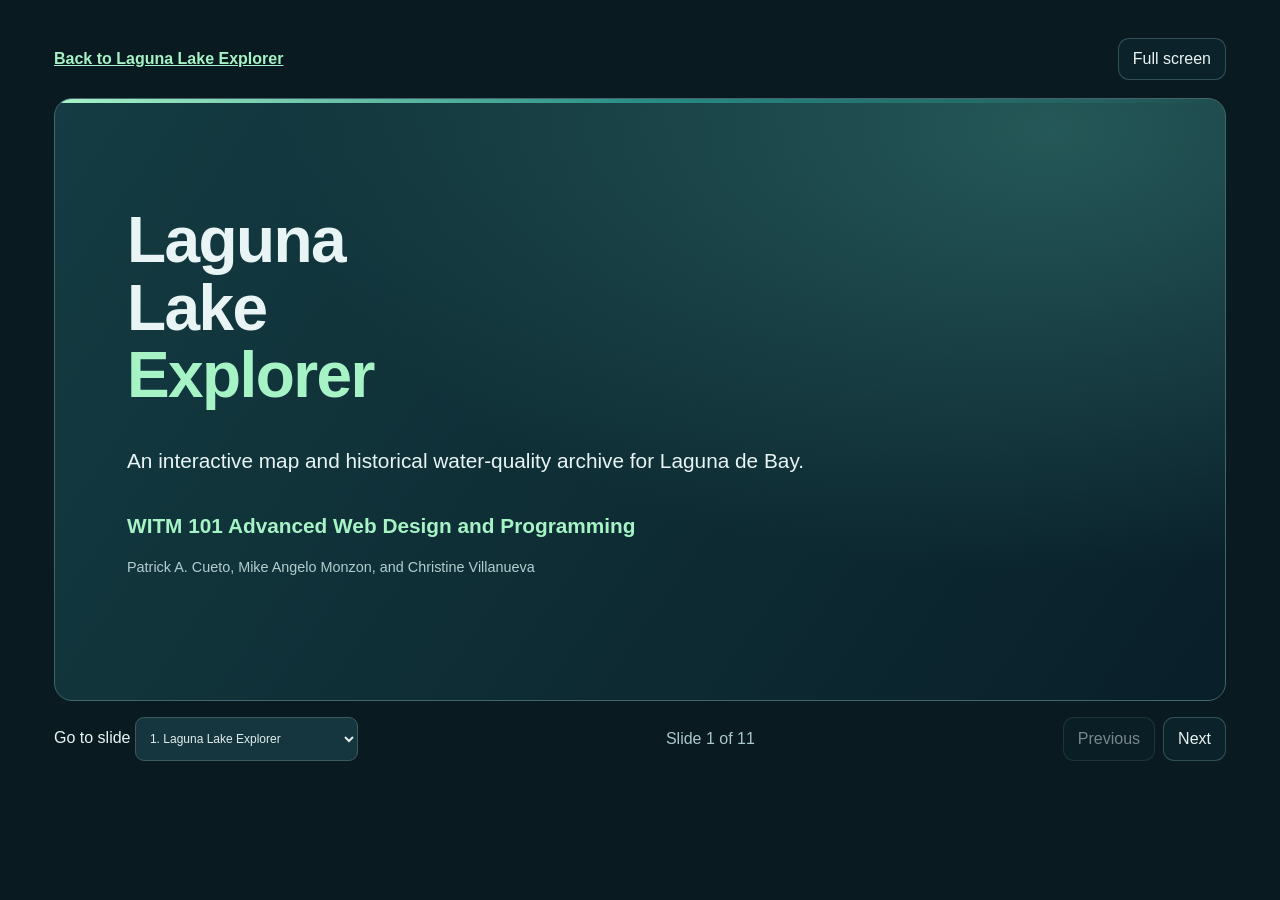
==== presentation.html @ ae33b1df "add presentation page" ====
<!doctype html>
<html lang="en">
<head>
  <meta charset="utf-8" />
  <meta name="viewport" content="width=device-width, initial-scale=1" />
  <title>Laguna Lake Explorer | Project Presentation</title>
  <link rel="icon" href="./public/favicon.svg" type="image/svg+xml" />
  <link rel="stylesheet" href="./styles.css?v=presentation" />
  <style>
    body.presentation{background:#091a20;color:#e9f5f4;overflow:auto}
    .deck{width:min(100%,78rem);margin:auto;padding:clamp(16px,3vw,38px)}
    body.presentation:fullscreen{overflow:auto}
    .deck-header,.deck-navigation{display:flex;align-items:center;justify-content:space-between;gap:12px;flex-wrap:wrap}
    .deck-navigation[hidden]{display:none}
    .deck-header{margin-bottom:18px}
    .deck-header a,.deck-action{color:#a6f3c6;font-weight:700}
    .deck-header p{margin:0;color:#a9c8cd;font-size:.85rem}
    .slide{min-height:min(60vh,36rem);padding:clamp(22px,6vw,72px);margin-bottom:16px;border:1px solid #42656e;border-radius:18px;background:linear-gradient(140deg,#153a40,#0c2630 65%)}
    .slide[hidden],#deckFullscreen[hidden]{display:none}
    .slide{position:relative;min-height:min(67svh,42rem);display:flex;flex-direction:column;justify-content:center;overflow:hidden}
    .slide::before{content:'';position:absolute;inset:0 0 auto;height:4px;background:linear-gradient(90deg,#a6f3c6,#278e86,transparent)}
    .slide-title{background:radial-gradient(ellipse at 85% 5%,#255858,transparent 55%),linear-gradient(125deg,#143c42,#091f29)}
    .slide-title h1{font-size:clamp(3.1rem,8vw,7.4rem);line-height:.98;max-width:10ch}
    .slide .deck-course{margin-top:18px;font-weight:700;color:#a6f3c6}
    .slide-technical{justify-content:flex-start}
    .deck-endpoints{display:grid;gap:8px;margin:0 0 14px}
    .deck-endpoints>div{display:grid;grid-template-columns:minmax(9rem,1fr) minmax(0,3fr);gap:4px 16px;padding:10px 12px;border-radius:8px;background:#0c2630}
    .deck-endpoints dt{color:#a6f3c6;font-weight:700}
    .deck-endpoints dd{margin:0;color:#bdd6d7}
    .deck-endpoints code{display:block;color:#e7f5f4;overflow-wrap:anywhere;font-size:.83rem}
    .deck-code-grid{display:grid;grid-template-columns:repeat(2,minmax(0,1fr));gap:16px}
    .deck-code-grid pre{max-height:16rem;margin:0 0 12px;padding:12px;overflow:auto;border:1px solid #42656e;border-radius:8px;background:#081b22;color:#c9f6d9;font-size:.8rem;line-height:1.5}
    @media(max-width:690px){
      .deck-code-grid,.deck-endpoints>div{grid-template-columns:1fr}
      .slide{min-height:min(60svh,32rem)}
    }
    .slide h1,.slide h2{margin:0 0 .55em;font:700 clamp(2rem,5vw,4rem)/1.06 'Space Grotesk',sans-serif;letter-spacing:-.025em}
    .slide h1 span,.slide h3{color:#a6f3c6}
    .slide h3{margin:0 0 6px;font-size:1.05em}
    .slide p,.slide li{font-size:clamp(.95rem,2.1vw,1.3rem);line-height:1.55}
    .slide p{margin:0 0 14px}
    .slide li+li{margin-top:10px}
    .slide ul,.slide ol{padding-inline-start:1.25em}
    .slide .deck-byline,.slide .slide-source{color:#b2ced0;font-size:.9rem}
    .slide a{color:#a6f3c6}
    .deck-grid{display:grid;grid-template-columns:repeat(auto-fit,minmax(min(100%,220px),1fr));gap:14px;margin:18px 0}
    .deck-grid>div{padding:14px;border:1px solid #42656e;border-radius:10px;background:#0c2630}
    .deck-grid p:last-child{margin-bottom:0}
    .deck-grid strong{display:block;color:#a6f3c6;font-size:1.45rem}
    .deck-navigation button{min-height:44px}
    .deck-navigation button:disabled{opacity:.5;cursor:default}
    .deck-navigation select{width:auto;max-width:100%;margin:0;min-height:44px}
    .deck-controls{display:flex;gap:8px}
    .deck-counter{color:#a9c8cd;font-variant-numeric:tabular-nums}
    .slide :focus-visible,.deck :focus-visible{outline:2px solid #a6f3c6;outline-offset:3px}
    @media print{
      body.presentation{background:white;color:black}
      .deck{max-width:none;padding:0}
      .deck-header,.deck-navigation{display:none}
      .slide,.slide[hidden]{display:block;break-after:page;min-height:0;background:white;border:0;color:black;margin:0;padding:24px}
      .slide:last-of-type{break-after:auto}
      .slide :is(h1 span,h3,a,.deck-byline,.slide-source,.deck-grid strong){color:#183a38}
      .deck-grid>div,.deck-endpoints>div,.deck-code-grid pre{background:white;border-color:#aaa}
      .slide::before{display:none}
      .slide .deck-course,.deck-endpoints :is(dt,dd,code),.deck-code-grid pre{color:#183a38}
      .deck-code-grid pre{max-height:none;white-space:pre-wrap;overflow-wrap:anywhere}
    }
  </style>
</head>
<body class="presentation">
  <main class="deck">
    <header class="deck-header">
      <a href="./index.html">Back to Laguna Lake Explorer</a>
      <button id="deckFullscreen" class="ghost" type="button" hidden>Full screen</button>
    </header>

    <section class="slide slide-title" aria-labelledby="slide-title">
      <h1 id="slide-title" tabindex="-1">Laguna Lake <span>Explorer</span></h1>
      <p>An interactive map and historical water-quality archive for Laguna de Bay.</p>
      <p class="deck-course">WITM 101 Advanced Web Design and Programming</p>
      <p class="deck-byline">Patrick A. Cueto, Mike Angelo Monzon, and Christine Villanueva</p>
    </section>

    <section class="slide" aria-labelledby="slide-purpose">
      <h2 id="slide-purpose" tabindex="-1">What does the app help us do?</h2>
      <div class="deck-grid">
        <div><h3>Explore the lake</h3><p>Navigate bays and surrounding areas using satellite imagery and 3D terrain.</p></div>
        <div><h3>Inspect measurements</h3><p>See what LLDA reported for a station, parameter, and sampling month.</p></div>
        <div><h3>Compare over time</h3><p>Follow historical station readings and trace them back to report pages.</p></div>
      </div>
    </section>

    <section class="slide" aria-labelledby="slide-map">
      <h2 id="slide-map" tabindex="-1">How the map is integrated</h2>
      <p>MapLibre GL JS renders the map in the browser. Our JavaScript configures the tile sources, layers, camera, and station interactions.</p>
      <div class="deck-grid">
        <div><h3>Basemaps</h3><p>Esri World Imagery for Explore and OpenStreetMap for Water Quality.</p></div>
        <div><h3>3D layers</h3><p>AWS Terrain Tiles for elevation and OpenFreeMap for building footprints.</p></div>
        <div><h3>Data overlays</h3><p>Bundled GeoJSON for the regional mask and station points generated from historical coordinates.</p></div>
      </div>
      <p class="slide-source">The site is static. The browser requests external map tiles and loads the bundled research files over HTTP.</p>
    </section>

    <section class="slide slide-technical" aria-labelledby="slide-endpoints">
      <h2 id="slide-endpoints" tabindex="-1">Map libraries and endpoints</h2>
      <dl class="deck-endpoints">
        <div><dt>MapLibre GL JS 5.6.2</dt><dd>Browser map library<code>https://unpkg.com/maplibre-gl@5.6.2/dist/maplibre-gl.js</code></dd></div>
        <div><dt>Esri World Imagery</dt><dd>Satellite raster tiles<code>https://server.arcgisonline.com/ArcGIS/rest/services/World_Imagery/MapServer/tile/{z}/{y}/{x}</code></dd></div>
        <div><dt>OpenStreetMap</dt><dd>Water Quality raster tiles<code>https://tile.openstreetmap.org/{z}/{x}/{y}.png</code></dd></div>
        <div><dt>AWS Terrain Tiles</dt><dd>Terrarium elevation tiles<code>https://s3.amazonaws.com/elevation-tiles-prod/terrarium/{z}/{x}/{y}.png</code></dd></div>
        <div><dt>OpenFreeMap</dt><dd>Vector tiles and building footprints<code>https://tiles.openfreemap.org/planet</code></dd></div>
      </dl>
      <p class="slide-source">Tile templates use zoom, column, and row coordinates. Esri orders them as row then column.</p>
    </section>

    <section class="slide slide-technical" aria-labelledby="slide-code">
      <h2 id="slide-code" tabindex="-1">Map integration in code</h2>
      <div class="deck-code-grid">
        <div>
          <h3>Map initialization</h3>
          <p class="slide-source">The camera starts at the landing view and applies the pitch limit for the current mode.</p>
          <pre tabindex="0" aria-label="MapLibre constructor from app.js"><code>const map = new maplibregl.Map({
    container: 'map', style, ...landingCamera, maxPitch: 78, minZoom: 3, maxZoom: 19, antialias: true,
    renderWorldCopies: false, maxBounds: [[94, -7], [153, 32]],
    attributionControl: window.matchMedia(mobileLayout).matches ? { compact: true } : true,
    transformCameraUpdate: ({ zoom, pitch }) =&gt; {
      const explorer = $('explorerUI');
      const onLanding = explorer.hidden || explorer.classList.contains('explorer-leaving');
      return { pitch: Math.min(pitch, onLanding ? landingCamera.pitch : pitchLimit(zoom)) };
    }
  });</code></pre>
        </div>
        <div>
          <h3>Satellite source</h3>
          <p class="slide-source">The raster source specifies the exact Esri endpoint, tile size, zoom limit, bounds, and attribution.</p>
          <pre tabindex="0" aria-label="Esri raster source from app.js"><code>satellite: {
        type: 'raster',
        tiles: ['https://server.arcgisonline.com/ArcGIS/rest/services/World_Imagery/MapServer/tile/{z}/{y}/{x}'],
        tileSize: 256, maxzoom: 19, bounds: coverageBounds,
        attribution: 'Imagery © &lt;a href="https://www.arcgis.com/home/item.html?id=10df2279f9684e4a9f6a7f08febac2a9"&gt;Esri&lt;/a&gt;, Vantor, Earthstar Geographics, and the GIS User Community'
      }</code></pre>
        </div>
      </div>
      <p class="slide-source">Excerpts from <a href="./app.js">app.js</a>. The flat Water Quality raster source is configured in <a href="./water-quality.js">water-quality.js</a>.</p>
    </section>

    <section class="slide" aria-labelledby="slide-explore">
      <h2 id="slide-explore" tabindex="-1">Explore and navigate</h2>
      <ul>
        <li>The landing map rotates at a 75-degree pitch, with terrain on and zoom set to 9.5.</li>
        <li>The Exploration Console offers 3D and top-down views, an elevation toggle, and shortcuts to the lake and its bays.</li>
        <li>The regional views show the Philippines and the PAGASA Area of Responsibility.</li>
      </ul>
    </section>

    <section class="slide" aria-labelledby="slide-quality">
      <h2 id="slide-quality" tabindex="-1">Water Quality map</h2>
      <ul>
        <li>Choose a parameter and month, then select a station to see all eight configured parameters and their available values.</li>
        <li>Green and red indicate how an eligible reading compares with the DENR Class C guideline. Gray means the reading was unassessed.</li>
        <li>The heatmap shows relative intensity around mapped readings. It can extend beyond the shoreline.</li>
      </ul>
      <p class="slide-source"><a href="https://r9.emb.gov.ph/wp-content/uploads/2025/08/ANNUAL-REGIONAL-WATER-QUALITY-STATUS-REPORT-2023.pdf">DENR guideline reference</a></p>
    </section>

    <section class="slide" aria-labelledby="slide-trends">
      <h2 id="slide-trends" tabindex="-1">Historical Trends and Research</h2>
      <div class="deck-grid">
        <div><h3>Historical Trends</h3><p>Select a station on the map or in the dropdown to update the graph. Gaps show months without an exact numeric reading.</p></div>
        <div><h3>Research archive</h3><p>Search measurements, inspect coverage, review source references, and download the original package files.</p></div>
        <div><h3>Water anomalies</h3><p>LLDA sources describe possible causes such as nutrient inputs, algal blooms, and wind-driven sediment. A specific event needs its own evidence.</p></div>
      </div>
    </section>

    <section class="slide" aria-labelledby="slide-ai">
      <h2 id="slide-ai" tabindex="-1">AI-assisted data gathering</h2>
      <ol>
        <li><strong>Find sources.</strong> Use AI to help organize candidate LLDA reports and identify relevant tables.</li>
        <li><strong>Structure the records.</strong> Transcribe station, month, parameter, value, unit, and report page into a consistent format.</li>
        <li><strong>Check the original.</strong> Compare transcriptions with the report, keep qualifiers such as &lt;0.1, and flag entries that still need review.</li>
        <li><strong>Publish the package.</strong> Store records as JSON and CSV alongside a source inventory and coverage summary.</li>
      </ol>
      <p class="slide-source">LLDA reports are the source of the measurements. The data package records where manual review is still pending. <a href="./public/data/Laguna_Lake_Consolidated_Research_2026/README.md">Research package notes</a></p>
    </section>

    <section class="slide" aria-labelledby="slide-coverage">
      <h2 id="slide-coverage" tabindex="-1">What the dataset covers</h2>
      <div class="deck-grid">
        <div><strong>225 readings</strong><p>October to December 2024 across five parameters.</p></div>
        <div><strong>192 readings</strong><p>January to June 2026 for dissolved oxygen and BOD.</p></div>
        <div><strong>1 annual average</strong><p>Lake-wide BOD for 2025.</p></div>
      </div>
      <p>The monthly transcriptions carry review flags. Nine stations have historical map coordinates, and the archive includes references for reports with no extracted readings.</p>
    </section>

    <section class="slide" aria-labelledby="slide-demo">
      <h2 id="slide-demo" tabindex="-1">Live demo</h2>
      <ol>
        <li>Open Explore and fly to one of the lake viewpoints.</li>
        <li>Open Water Quality and choose a station to inspect its reported values and source.</li>
        <li>Open Historical Trends and select a different station to update the chart.</li>
        <li>Open Research to show the searchable data and possible causes of unusual readings.</li>
      </ol>
      <a class="deck-action" href="./index.html">Open Laguna Lake Explorer</a>
    </section>

    <nav class="deck-navigation" aria-label="Slide controls" hidden>
      <label for="slidePicker">Go to slide
        <select id="slidePicker"></select>
      </label>
      <span id="slideCounter" class="deck-counter" aria-live="polite"></span>
      <div class="deck-controls">
        <button class="ghost" id="previousSlide" type="button">Previous</button>
        <button class="ghost" id="nextSlide" type="button">Next</button>
      </div>
    </nav>
  </main>
  <script>
    const slides = Array.from(document.querySelectorAll('.slide'));
    const picker = document.getElementById('slidePicker');
    const previous = document.getElementById('previousSlide');
    const next = document.getElementById('nextSlide');
    const counter = document.getElementById('slideCounter');
    let current = 0;
    const fullscreen = document.getElementById('deckFullscreen');
    if (document.fullscreenEnabled) {
      fullscreen.hidden = false;
      fullscreen.addEventListener('click', async () => {
        try {
          if (document.fullscreenElement) await document.exitFullscreen();
          else await document.body.requestFullscreen();
        } catch {
          fullscreen.hidden = true;
        }
      });
      document.addEventListener('fullscreenchange', () => {
        fullscreen.textContent = document.fullscreenElement ? 'Exit full screen' : 'Full screen';
      });
    }

    slides.forEach((slide, index) => {
      picker.add(new Option((index + 1) + '. ' + slide.querySelector('h1,h2').textContent, index));
    });

    function showSlide(index, focusHeading = true) {
      current = Math.max(0, Math.min(slides.length - 1, index));
      slides.forEach((slide, position) => { slide.hidden = position !== current; });
      picker.value = current;
      previous.disabled = current === 0;
      next.disabled = current === slides.length - 1;
      counter.textContent = 'Slide ' + (current + 1) + ' of ' + slides.length;
      if (focusHeading) slides[current].querySelector('h1,h2').focus();
    }

    previous.addEventListener('click', () => showSlide(current - 1));
    next.addEventListener('click', () => showSlide(current + 1));
    picker.addEventListener('change', () => showSlide(Number(picker.value)));
    document.addEventListener('keydown', event => {
      if (event.altKey || event.ctrlKey || event.metaKey || event.target.closest('select, pre')) return;
      const targets = { ArrowLeft: current - 1, ArrowRight: current + 1, Home: 0, End: slides.length - 1 };
      if (!Object.hasOwn(targets, event.key)) return;
      event.preventDefault();
      showSlide(targets[event.key]);
    });
    document.querySelector('.deck-navigation').hidden = false;
    showSlide(0, false);
  </script>
</body>
</html>
---- styles.css ----
:root{font-family:'DM Sans',sans-serif;color:#e9f5f4;background:#091a20;font-synthesis:none}*{box-sizing:border-box}body{margin:0;overflow:hidden}button,select{font:inherit}button{cursor:pointer}#map{position:fixed;inset:0;background:#102b37}.vignette{position:fixed;inset:0;pointer-events:none;background:linear-gradient(90deg,rgba(5,18,26,.22),transparent 52%),linear-gradient(180deg,rgba(4,15,21,.3),transparent 26%,transparent 77%,rgba(4,15,21,.5));z-index:1}.topbar{position:fixed;top:0;left:0;right:0;height:84px;z-index:5;display:flex;align-items:center;justify-content:space-between;padding:0 32px;background:linear-gradient(180deg,rgba(6,21,29,.9),rgba(6,21,29,0));pointer-events:none}.topbar>*{pointer-events:auto}.brand{display:flex;gap:13px;align-items:center}.brand-mark{font-size:38px;line-height:42px;color:#8ee6bc;border:1px solid #45947c;background:#123c3b;border-radius:13px;width:46px;text-align:center;font-weight:bold}.brand strong{font:700 15px 'Space Grotesk';letter-spacing:1.2px}.brand strong span{color:#9be8b7}.brand small{display:block;color:#9bb2b8;font-size:10px;letter-spacing:1.6px;margin-top:4px}.top-center{display:flex;gap:8px;align-items:center;font-size:10px;letter-spacing:2px;color:#b8cec9;background:rgba(8,30,36,.7);border:1px solid #386064;padding:12px 16px;border-radius:100px}.live-dot{background:#95d8af;box-shadow:0 0 12px #95d8af;width:6px;height:6px;border-radius:100%}.header-actions{display:flex;gap:10px}.ghost{color:#e8f4f2;background:rgba(13,38,47,.78);border:1px solid rgba(160,211,216,.25);border-radius:11px;padding:11px 14px}.ghost:hover,.mode:hover,.location:hover{background:rgba(59,112,116,.4)}.sidebar{position:fixed;z-index:4;left:22px;top:99px;bottom:27px;width:346px;overflow:auto;padding:26px 25px;background:rgba(7,25,34,.92);border:1px solid rgba(160,218,218,.19);border-radius:18px;box-shadow:0 14px 50px #07141966;backdrop-filter:blur(22px);scrollbar-width:thin;scrollbar-color:#426d70 transparent}.side-kicker{font-size:10px;color:#9cd3b7;letter-spacing:1.8px;font-weight:700;display:flex;justify-content:space-between}.side-kicker span{color:#76949a}h1{font:600 42px/1.07 'Space Grotesk';letter-spacing:-1.9px;margin:25px 0 13px}h1 em{color:#9feabf;font-style:normal}.intro{font-size:12px;line-height:1.8;color:#a4babe;margin:0 0 25px}.stats{display:grid;grid-template-columns:1fr 1fr;gap:11px;margin-bottom:23px}.stats>div{background:#17364091;border:1px solid #33535b;padding:13px;border-radius:10px}.stats strong{font:600 27px 'Space Grotesk';display:block}.stats small{font-size:10px;color:#9ebabe}.section-heading{font-size:10px;letter-spacing:1.55px;color:#7f9fa7;font-weight:700;display:flex;justify-content:space-between;margin:22px 0 11px}.mode-group{display:grid;grid-template-columns:1fr 1fr;gap:9px}.mode{border-radius:10px;border:1px solid #34565c;background:#12313a;color:#aec8cb;padding:12px;font-size:12px}.mode.active{background:#234c43;border-color:#78c69d;color:#c9f6d9}.location-list{display:flex;flex-direction:column;gap:7px}.location{width:100%;background:#132e3791;border:1px solid transparent;border-radius:9px;color:#d7e8e7;padding:11px;display:flex;align-items:center;gap:11px;text-align:left}.location>span:first-child{color:#90d7bc}.location>span:nth-child(2){flex:1;font-size:12px;font-weight:700}.location small{display:block;color:#8ca9b0;font-weight:400;font-size:10px;margin-top:5px}.location b{color:#9ab4b9;font-weight:400}.location.active{border-color:#6ebc97;background:#244a42}select{width:100%;background:#16363f;color:#e1eded;border:1px solid #3b5961;border-radius:9px;padding:10px;margin-bottom:9px;outline-color:#a2e3bd;font-size:12px}.reading-list{display:grid;grid-template-columns:1fr 1fr;gap:7px}.reading{padding:11px;border-radius:9px;border:1px solid #345159;background:#112e38}.reading small{display:block;color:#9fb8bc;font-size:10px}.reading b{display:block;font:600 15px 'Space Grotesk';margin-top:7px}.source-note{font-size:10px;line-height:1.6;color:#9ebbb9;border-left:2px solid #e0ba75;margin-top:18px;padding-left:10px}.report{display:block;margin-top:18px;color:#92d7ad;font-size:11px;text-decoration:none}.report:hover{text-decoration:underline}.compass{position:fixed;z-index:3;right:31px;top:109px;text-align:center;background:rgba(7,26,34,.83);border:1px solid #46636c;border-radius:15px;padding:17px 19px}.compass small{font-size:9px;letter-spacing:1px;color:#b1c8ca}.compass small span{color:#ecf8f3}.coordinates{position:fixed;z-index:3;bottom:100px;right:30px;background:rgba(6,24,32,.84);border:1px solid #4a6970;border-radius:12px;padding:16px 19px;min-width:220px}.coordinates>span{color:#8bcab1;font-weight:700;letter-spacing:1.4px;font-size:9px}.coordinates strong{font:600 15px 'Space Grotesk';display:block;margin:8px 0}.coordinates small{font-size:10px;color:#9ab4bd}.hud-bottom{position:fixed;z-index:3;bottom:29px;left:396px;right:30px;display:flex;align-items:center;justify-content:space-between;gap:10px}.instructions{display:flex;align-items:center;gap:7px;font-size:11px;background:rgba(7,26,34,.87);padding:13px 15px;border-radius:12px;border:1px solid #42656e}.key{font:600 11px 'Space Grotesk';padding:4px 6px;border:1px solid #71898c;border-bottom-width:3px;border-radius:4px;background:#1e3c43;color:white}.divider{color:#6a888e;margin:0 7px}.terrain-toggle{border:1px solid #597b79;border-radius:11px;background:#153a40;color:#d2f4e2;padding:14px;white-space:nowrap}.terrain-toggle.enabled{border-color:#b0edc5;background:#32644c}.crosshair{position:fixed;left:calc(50% + 170px);top:50%;transform:translate(-50%,-50%);z-index:2;pointer-events:none;opacity:.7}.crosshair span:first-child{display:block;height:1px;width:24px;background:#d3fff0;position:absolute;left:-12px}.crosshair span:last-child{display:block;height:24px;width:1px;background:#d3fff0;position:absolute;top:-12px}.notice{position:fixed;z-index:8;left:50%;transform:translateX(-50%);top:93px;color:#d2f6e5;background:#102d34e8;border:1px solid #527e78;border-radius:9px;padding:9px 17px;font-size:11px;transition:opacity .25s;pointer-events:none}dialog{border:1px solid #517771;border-radius:16px;background:#0c2630;color:#e1f3ec;max-width:450px;width:90%;box-shadow:0 30px 90px #0008}dialog::backdrop{background:#001920a8}.dialog-body{padding:17px}.dialog-title{display:flex;align-items:center;justify-content:space-between;font:600 21px 'Space Grotesk'}.dialog-title button{border:0;background:none;color:white;font-size:29px}.dialog-body p{font-size:13px;line-height:1.7;color:#aac1bf}.shortcut-grid{display:grid;grid-template-columns:95px 1fr;gap:12px;font-size:12px;padding:15px 0}.shortcut-grid span{color:#a8e7bd}.shortcut-grid strong{font-weight:500}.dialog-body .fine{font-size:11px;color:#8aabae}.sr-only{position:absolute;width:1px;height:1px;overflow:hidden;clip:rect(0,0,0,0)}.maplibregl-ctrl-bottom-right{bottom:3px;right:12px}.maplibregl-ctrl-attrib{font-size:9px}@media(max-width:950px){.top-center{display:none}.instructions{display:none}.hud-bottom{left:20px}.sidebar{width:295px;left:12px;padding:20px}.crosshair{left:calc(50% + 140px)}.topbar{padding:0 18px}.compass{right:15px}.coordinates{right:15px}}@media(max-width:650px){.topbar{height:70px}.brand small{display:none}.brand strong{font-size:12px}.brand-mark{width:37px;font-size:29px}.header-actions .ghost span{display:none}.sidebar{left:10px;right:10px;top:auto;bottom:10px;width:auto;height:35vh;min-height:220px;padding:16px}.sidebar h1,.sidebar .intro,.sidebar .stats,.sidebar .side-kicker,.sidebar .mode-group,.sidebar .location-list,.sidebar .section-heading:first-of-type{display:none}.sidebar .section-heading{margin:8px 0}.coordinates{top:85px;bottom:auto;right:12px;padding:9px;min-width:0}.coordinates strong{font-size:12px}.compass{display:none}.hud-bottom{bottom:calc(35vh + 23px);left:auto;right:12px}.crosshair{left:50%;top:35%}.reading-list{grid-template-columns:repeat(3,1fr)}.notice{top:75px;width:max-content;max-width:90%}}

@media(max-width:650px){.maplibregl-ctrl-bottom-right{bottom:max(calc(35vh + 12px),232px)}}

.quality-active #terrain,
.quality-active .instructions,
.quality-active .crosshair,
.quality-active .compass,
.quality-active .coordinates{display:none}
.quality-active .hud-bottom{justify-content:flex-end}
.quality-panel h2{margin:0 0 18px;font:700 1.45rem 'Space Grotesk',sans-serif}
.quality-panel label{display:block;margin-bottom:5px}
.quality-focus{width:100%}
.quality-focus:disabled{opacity:.55;cursor:default}
.quality-panel p{font-size:.82rem;line-height:1.5}
.quality-panel a{color:#9ce7ca}
#qualityFactorsLink{display:block;margin:10px 0 4px;padding:6px 0;background:none;border:0;color:#9ce7ca;text-decoration:underline;text-underline-offset:3px;font-size:.82rem;text-align:left}
#researchFactors{margin:12px 0 18px;padding:12px;border:1px solid #34565c;border-radius:10px}
#researchFactors summary{cursor:pointer;font-weight:700;color:#b9efcf}
.research-factor-card{margin-top:10px;padding:12px;border:1px solid #34565c;border-radius:9px;background:#122f39}
.research-factor-card h3{margin:0;font:700 1rem 'Space Grotesk',sans-serif}
.research-factor-card small{color:#a9c8cd}
.research-factor-card p{margin:6px 0}
.research-factor-card a{display:block;color:#9ce7ca;font-size:.82rem}
.console-menu{display:grid;grid-template-columns:repeat(3,minmax(0,1fr));gap:6px;margin:12px 0 18px}
.console-menu .mode{padding:7px 4px;min-height:44px;line-height:1.2}
.console-menu .mode:disabled{opacity:.55;cursor:wait}
.quality-history{margin:12px 0}
.sidebar [hidden]{display:none}
.quality-history canvas:not([hidden]){display:block;width:100%;height:auto;margin:8px 0;background:#0f172a;border-radius:8px}
.quality-history ul{max-height:15rem;overflow:auto;padding-inline-start:20px}
.quality-history li{margin-bottom:8px}
.quality-history li small{display:block}
.quality-guideline-key{display:flex;flex-wrap:wrap;gap:6px 12px;list-style:none;padding:0;margin:8px 0}
.quality-guideline-key li{display:flex;align-items:center;gap:6px}
.quality-guideline-key span{width:10px;height:10px;border:1px solid #fff;border-radius:50%;flex:none}
.station-map-popup .maplibregl-popup-content{
 background:#0c2630;color:#e9f5f4;border:1px solid #42656e;border-radius:14px;
 padding:0;box-shadow:0 12px 32px #07141999
}
.station-map-popup :is(.maplibregl-popup-close-button,.maplibregl-popup-close-button:hover){
 color:#d2e7e5;background:#173640;border:1px solid #42656e;border-radius:8px;
 width:32px;height:32px;top:10px;right:10px;font-size:20px
}
.station-map-popup .maplibregl-popup-close-button:hover{background:#244a42}
.station-map-popup .maplibregl-popup-close-button:focus-visible,
.quality-popup-readings:focus-visible{outline:2px solid #9ce7ca;outline-offset:-2px}
.station-map-popup:is(.maplibregl-popup-anchor-bottom,.maplibregl-popup-anchor-bottom-left,.maplibregl-popup-anchor-bottom-right) .maplibregl-popup-tip{border-top-color:#42656e}
.station-map-popup:is(.maplibregl-popup-anchor-top,.maplibregl-popup-anchor-top-left,.maplibregl-popup-anchor-top-right) .maplibregl-popup-tip{border-bottom-color:#42656e}
.station-map-popup.maplibregl-popup-anchor-left .maplibregl-popup-tip{border-right-color:#42656e}
.station-map-popup.maplibregl-popup-anchor-right .maplibregl-popup-tip{border-left-color:#42656e}
.quality-popup{width:340px;max-width:100%;font:14px/1.4 'DM Sans',sans-serif}
.quality-popup-header{padding:14px 50px 12px 15px;border-bottom:1px solid #34565c}
.quality-popup-header h3{margin:0;font:700 17px/1.25 'Space Grotesk',sans-serif}
.quality-popup-header p{margin:4px 0 0;color:#a9c8cd;font-size:12px}
.quality-popup-readings{
 list-style:none;padding:0 14px;margin:0;max-height:min(310px,42vh);
 overflow:auto;overscroll-behavior:contain;scrollbar-width:thin;scrollbar-color:#426d70 transparent
}
.quality-popup-reading{display:grid;grid-template-columns:minmax(0,1fr) auto;align-items:baseline;gap:6px 10px;padding:9px 0}
.quality-popup-reading+.quality-popup-reading{border-top:1px solid #294650}
.quality-popup-reading h4{margin:0;font-size:13px;font-weight:600}
.quality-popup-value{display:flex;gap:4px;align-items:baseline;justify-content:flex-end;font-variant-numeric:tabular-nums}
.quality-popup-value span,.quality-popup-empty{color:#a9c8cd;font-size:11px}
.quality-popup-details{grid-column:1/-1;display:flex;flex-wrap:wrap;align-items:center;gap:4px 8px;color:#a9c8cd}
.quality-popup-details :is(small,a){font-size:11px}
.quality-popup-details a{color:#9ce7ca}
.quality-popup-status{padding:2px 6px;border-radius:5px;background:#243b45;color:#d2e3e7;font-size:11px}
.quality-popup-status.within{background:#204b3e;color:#b6f0ca}
.quality-popup-status.outside{background:#512d35;color:#ffd0d5}
@media(max-width:950px){
 .hud-bottom{justify-content:flex-end}
}
@media(max-width:650px){
 .hud-bottom{bottom:max(calc(35vh + 23px),243px)}
}

.explore-focus{width:100%;margin-bottom:10px}
.explore-focus:disabled{opacity:.55;cursor:default}

#researchDialog{max-width:none;width:min(720px,calc(100% - 24px));max-height:85vh;overflow:auto}
#researchContents{font-size:.9rem;line-height:1.5}
#researchContents label{display:block;margin:8px 0 4px}
#researchDataSearch{width:100%;padding:9px;border:1px solid #3b5961;border-radius:8px;background:#16363f;color:#e1eded;font:inherit}
.research-data-scroll{max-height:45vh;overflow:auto;border:1px solid #34565c;border-radius:8px}
.research-data-scroll table{border-collapse:collapse;width:100%;text-align:left}
.research-data-scroll caption{padding:6px 10px;text-align:left}
.research-data-scroll th{position:sticky;top:0;background:#173640}
.research-data-scroll :is(th,td){padding:6px 10px;border-bottom:1px solid #34565c;min-width:7ch;white-space:nowrap}
.research-data-scroll td:last-child{white-space:normal;min-width:24ch}
#researchContents details,.quality-panel details{margin:10px 0}
#researchContents summary,.quality-panel summary{cursor:pointer}
#researchContents li,#qualityReadingList li{margin:9px 0}
#researchContents li small,#qualityReadingList small{display:block;color:#a9c8cd}
#researchContents a,.reading a{color:#9ce7ca}
.reading a{font-size:.75rem}
@media(max-width:420px){#research{padding-inline:7px}.header-actions{gap:4px}}

#tutorialDialog{position:fixed;inset:auto;margin:0;max-width:490px;max-height:calc(100dvh - 24px);overflow:auto;padding:6px}
#tutorialDialog::backdrop{background:transparent}
#tutorialSpotlight{position:fixed;z-index:20;pointer-events:none;border:2px solid #b9ffdf;border-radius:12px;box-shadow:0 0 0 200vmax #031219c9}
#tutorialSpotlight::after{content:"";position:absolute;inset:-2px;border:1px solid #b9ffdf;border-radius:inherit;box-shadow:0 0 8px #b9ffdf,0 0 22px #5cf5aa,inset 0 0 8px #5cf5aa80;animation:tutorial-glow 2.4s ease-in-out infinite alternate}
@keyframes tutorial-glow{from{opacity:.65}to{opacity:1}}
@media(prefers-reduced-motion:reduce){#tutorialSpotlight::after{animation:none}}
.tutorial-header,.tutorial-actions,.tutorial-navigation{display:flex;align-items:center;gap:8px}
.tutorial-header,.tutorial-actions{justify-content:space-between}
.tutorial-header{font-size:.78rem;color:#a9c8cd}
.tutorial-name{font-weight:700;color:#8ee6bc}
#tutorialTitle{font:700 1.65rem/1.15 'Space Grotesk',sans-serif;margin:17px 0 12px}
#tutorialTitle:focus{outline:none}
#tutorialText,#tutorialDetail{line-height:1.5}
#tutorialDetail{color:#a9c8cd;font-size:.9rem}
.tutorial-actions{margin-top:20px;flex-wrap:wrap}
.tutorial-actions button:disabled{opacity:.5;cursor:default}
.tutorial-actions .tutorial-next{background:#8ee6bc;color:#102b31;border-color:#8ee6bc;font-weight:700}

.landing-active #map .maplibregl-canvas-container{pointer-events:none}
.landing-screen[hidden],#explorerUI[hidden]{display:none}
.landing-screen{
 position:fixed;inset:0;z-index:6;display:grid;align-items:center;
 padding:clamp(24px,7vw,112px);pointer-events:none;
 background:linear-gradient(90deg,rgba(5,20,24,.58),rgba(5,20,24,.24) 31%,transparent 66%)
}
.landing-screen{grid-template-rows:1fr auto;row-gap:20px;padding-block-end:max(36px,calc(env(safe-area-inset-bottom) + 28px))}
.landing-credits{
 justify-self:start;max-width:100%;color:#d5e8e5;font-size:.6875rem;line-height:1.35;
 text-shadow:0 1px 4px #061a24,0 1px 9px #061a24
}
.landing-credits p{margin:0}
.landing-credits p+p{margin-top:3px}
.landing-credits strong{color:#e9f5f4}
.landing-content{width:max-content;max-width:100%;color:#effbf5}
.landing-mark{
 display:grid;place-items:center;width:60px;height:60px;
 background:rgba(18,60,59,.52);font-size:46px;
 box-shadow:0 8px 32px #061a2440
}
#landingTitle{
 margin:21px 0 18px;font:700 clamp(3.2rem,7.1vw,7.1rem)/.96 'Space Grotesk',sans-serif;
 letter-spacing:-.07em;text-shadow:0 4px 29px #05191dba
}
#landingTitle span{display:block;color:#a6f3c6}
.landing-subtitle{
 max-width:36ch;margin:0 0 26px;color:#effbf5;
 font-size:clamp(1rem,1.4vw,1.25rem);line-height:1.5;text-shadow:0 2px 12px #05191d
}
.landing-actions{display:flex;flex-wrap:wrap;gap:10px;align-items:center}
.landing-presentation{
 display:inline-flex;align-items:center;justify-content:center;min-height:48px;
 pointer-events:auto;text-decoration:none;font-weight:700
}
.landing-presentation:focus-visible{outline:3px solid #fff;outline-offset:4px}
.landing-explore{
 pointer-events:auto;min-width:144px;min-height:48px;padding:12px 28px;
 border:1px solid #bcf9d5;border-radius:11px;color:#102821;background:#a6f3c6;
 font:700 1.06rem 'Space Grotesk',sans-serif;box-shadow:0 8px 26px #061a2455
}
.landing-explore:hover{background:#c5ffdc}
.landing-explore:focus-visible{outline:3px solid #fff;outline-offset:5px}
.landing-leaving{animation:landing-leave .7s ease-in-out both}
.landing-returning{animation:landing-return 1.12s ease-in-out both}
.explorer-entering :is(.topbar,.sidebar,.compass,.coordinates,.hud-bottom,.crosshair,.vignette){
 animation:explorer-enter .85s cubic-bezier(.2,.7,.25,1) both;
 animation-delay:var(--entry-delay,0s)
}
.explorer-leaving :is(.topbar,.sidebar,.compass,.coordinates,.hud-bottom,.crosshair,.vignette){
 animation:explorer-exit .8s cubic-bezier(.4,0,.6,1) both;
 animation-delay:var(--exit-delay,0s)
}
.explorer-leaving .sidebar{--exit-offset:-18px 0;--exit-delay:.12s}
.explorer-leaving .topbar{--exit-offset:0 -10px;--exit-delay:.08s}
.explorer-leaving .hud-bottom{--exit-offset:0 12px}
.explorer-leaving .notice{visibility:hidden}
.explorer-entering .topbar{--entry-offset:0 -12px;--entry-delay:.12s}
.explorer-entering .sidebar{--entry-offset:-22px 0;--entry-delay:.17s}
.explorer-entering :is(.compass,.coordinates){--entry-offset:12px 0;--entry-delay:.23s}
.explorer-entering .hud-bottom{--entry-offset:0 14px;--entry-delay:.28s}
.explorer-entering .notice{visibility:hidden}
@keyframes landing-leave{to{opacity:0}}
@keyframes landing-return{from{opacity:0}}
@keyframes explorer-enter{from{opacity:0;translate:var(--entry-offset,0 0)}to{opacity:1;translate:0 0}}
@keyframes explorer-exit{to{opacity:0;translate:var(--exit-offset,0 0)}}
@media(prefers-reduced-motion:reduce){
 .landing-leaving,.landing-returning,:is(.explorer-entering,.explorer-leaving) :is(.topbar,.sidebar,.compass,.coordinates,.hud-bottom,.crosshair,.vignette){animation:none}
}
@media(max-width:650px){
 .landing-screen{
  align-items:end;padding:20px 24px max(54px,calc(env(safe-area-inset-bottom) + 40px));
  background:linear-gradient(0deg,rgba(5,20,24,.69),rgba(5,20,24,.29) 36%,transparent 70%)
 }
 .landing-screen{row-gap:14px}
 .landing-mark{width:47px;height:47px;font-size:35px}
 #landingTitle{margin:14px 0 12px}
 .landing-subtitle{margin-bottom:20px}
 .explorer-entering .sidebar{--entry-offset:0 18px}
 .explorer-leaving .sidebar{--exit-offset:0 18px}
}

@media(max-height:500px){
 .landing-screen{padding-block-start:12px;row-gap:10px}
 #landingTitle{font-size:clamp(2rem,8vh,3.2rem);margin:8px 0}
 .landing-mark{display:none}
 .landing-subtitle{font-size:.9rem;margin-bottom:10px}
}

.home-link{display:inline-flex;align-items:center;text-decoration:none}
.home-link:hover{background:#1b4348}
@media(max-width:650px){
 .header-actions .ghost{padding:8px}
 .topbar .brand strong{display:block;line-height:1.12}
}

.compass-dial{
 position:relative;width:46px;height:46px;margin:0 auto 7px;
 border:1px solid #55747a;border-radius:50%;background:#102c36
}
.compass-head{position:absolute;inset:0;transform-origin:center}
.compass-head::before,.compass-head::after{
 content:"";position:absolute;left:calc(50% - 8px);width:16px;height:18px
}
.compass-head::before{
 top:4px;background:#a6f3c6;clip-path:polygon(50% 0,100% 100%,50% 79%,0 100%)
}
.compass-head::after{
 bottom:4px;background:#63808a;clip-path:polygon(0 0,50% 21%,100% 0,50% 100%)
}
.compass-head span{
 position:absolute;z-index:1;left:calc(50% - 2px);top:calc(50% - 2px);
 width:4px;height:4px;border-radius:50%;background:#e4faf3
}
.panel-toggle{display:none}
@media(max-width:760px),(max-width:950px) and (max-height:520px){
 :root{
  --mobile-gutter:10px;
  --mobile-toolbar-bottom:max(28px,calc(env(safe-area-inset-bottom) + 24px))
 }
 .topbar{
  height:62px;gap:6px;padding:0 var(--mobile-gutter);
  padding-top:env(safe-area-inset-top)
 }
 .topbar .brand{gap:6px;min-width:0}
 .topbar .brand-mark{flex:none;width:34px;font-size:25px;line-height:34px}
 .topbar .brand strong{display:block;font-size:.72rem;line-height:1.15;letter-spacing:.035em}
 .topbar .brand small,.header-actions button span{display:none}
 .header-actions{flex:none;gap:4px}
 .header-actions .ghost{
  display:inline-flex;align-items:center;justify-content:center;
  min-height:44px;min-width:44px;padding:5px 7px;font-size:.8rem
 }
 .hud-bottom{
  left:var(--mobile-gutter);right:var(--mobile-gutter);bottom:var(--mobile-toolbar-bottom);
  display:flex;flex-wrap:wrap;justify-content:center;gap:6px;pointer-events:none
 }
 .quality-active .hud-bottom{justify-content:center}
 .hud-bottom button{
  pointer-events:auto;flex:1 1 auto;min-height:44px;
  padding:7px 8px;white-space:nowrap;font-size:.82rem
 }
 .hud-bottom .panel-toggle{display:inline-block}
 .sidebar{
  display:none;left:var(--mobile-gutter);right:var(--mobile-gutter);
  top:auto;bottom:calc(var(--mobile-toolbar-bottom) + 52px);
  width:auto;height:min(43dvh,425px);min-height:0;max-height:calc(100dvh - 160px);
  padding:16px;overscroll-behavior:contain
 }
 .mobile-panel-open .sidebar{display:block}
 .sidebar .mode-group{display:grid}
 .sidebar .location-list{display:flex}
 .sidebar .section-heading:first-of-type{display:flex}
 .sidebar :is(select,button){min-height:44px}
 .sidebar select{width:100%;max-width:100%;font-size:16px}
 .sidebar .reading-list{grid-template-columns:repeat(2,minmax(0,1fr))}
 .reading-list .reading{min-width:0;overflow-wrap:anywhere}
 .coordinates{top:69px;bottom:auto;right:var(--mobile-gutter);min-width:0;padding:7px 9px}
 .compass{display:block;top:69px;left:var(--mobile-gutter);right:auto;padding:6px 8px}
 .compass-dial{width:41px;height:41px;margin-bottom:5px}
 .compass-head::before,.compass-head::after{height:15px}
 .crosshair{left:50%;top:47%}
 .mobile-panel-open .crosshair{top:33%}
 .maplibregl-ctrl-bottom-right{right:var(--mobile-gutter);bottom:max(3px,env(safe-area-inset-bottom))}
 dialog{max-height:calc(100dvh - 24px);overflow:auto}
}
@media(max-width:950px) and (max-height:520px) and (orientation:landscape){
 .sidebar{right:auto;width:min(330px,47vw);top:66px;height:auto}
 .mobile-panel-open .crosshair{left:70%;top:47%}
 .hud-bottom button{flex:0 1 auto}
 .compass,.coordinates{display:none}
}
@media(max-width:350px){
 .topbar .brand-mark{display:none}
 .header-actions .ghost{padding-inline:4px}
 .hud-bottom button{font-size:.74rem;padding-inline:5px}
 .landing-screen{padding-inline:16px}
 #landingTitle{font-size:clamp(2.6rem,12vw,3.2rem)}
}

.landing-screen{grid-template-columns:minmax(0,1fr)}
.landing-content{min-width:0}
.notice:empty{display:none}
@media(max-width:760px),(max-width:950px) and (max-height:520px){
 body:has(#map .maplibregl-compact-show){
  --mobile-toolbar-bottom:max(76px,calc(env(safe-area-inset-bottom) + 72px))
 }
 .landing-active:has(#map .maplibregl-compact-show) .landing-screen{padding-bottom:max(85px,calc(env(safe-area-inset-bottom) + 81px))}
}
@media(max-width:650px){
 .landing-content{width:100%}
}
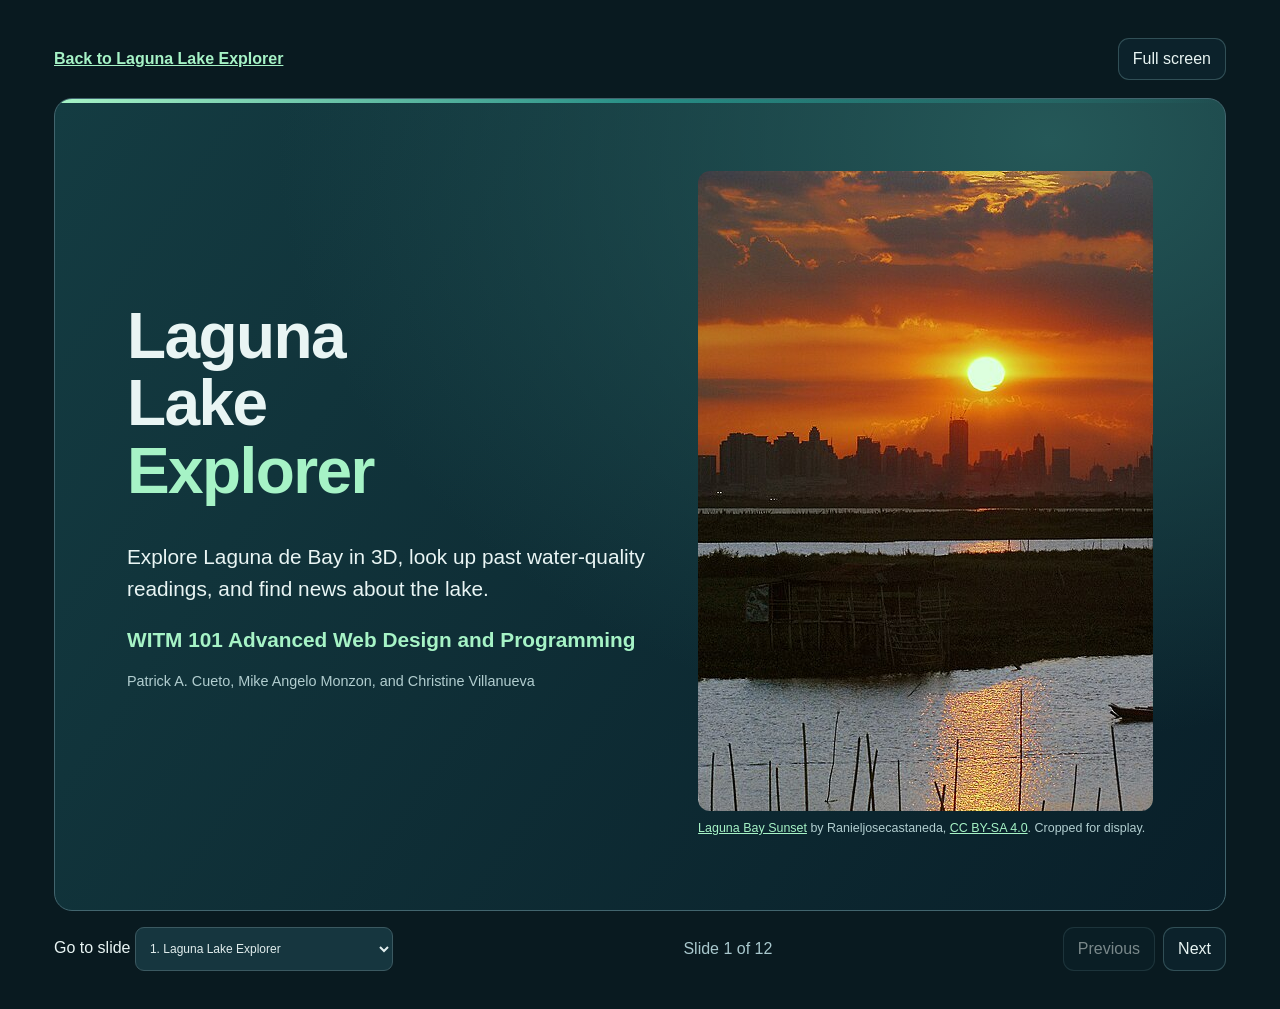
==== commit 0d930bfe: "update the transition feature" ====
--- a/presentation.html
+++ b/presentation.html
@@ -5,7 +5,7 @@
   <meta name="viewport" content="width=device-width, initial-scale=1" />
   <title>Laguna Lake Explorer | Project Presentation</title>
   <link rel="icon" href="./public/favicon.svg" type="image/svg+xml" />
-  <link rel="stylesheet" href="./styles.css?v=presentation" />
+  <link rel="stylesheet" href="./styles.css?v=presentation-transition" />
   <style>
     body.presentation{background:#091a20;color:#e9f5f4;overflow:auto}
     .deck{width:min(100%,78rem);margin:auto;padding:clamp(16px,3vw,38px)}
@@ -21,6 +21,12 @@
     .slide::before{content:'';position:absolute;inset:0 0 auto;height:4px;background:linear-gradient(90deg,#a6f3c6,#278e86,transparent)}
     .slide-title{background:radial-gradient(ellipse at 85% 5%,#255858,transparent 55%),linear-gradient(125deg,#143c42,#091f29)}
     .slide-title h1{font-size:clamp(3.1rem,8vw,7.4rem);line-height:.98;max-width:10ch}
+    .slide-with-photo{display:grid;grid-template-columns:minmax(0,1.15fr) minmax(0,1fr);align-items:center;gap:clamp(16px,4vw,48px)}
+    .slide-with-photo[hidden]{display:none}
+    .deck-photo{margin:0;min-width:0}
+    .deck-photo img{display:block;width:100%;aspect-ratio:3/2;object-fit:cover;border-radius:12px}
+    .deck-photo figcaption{margin-top:8px;color:#b2ced0;font-size:.78rem;line-height:1.5}
+    .deck-photo a{color:#a6f3c6}
     .slide .deck-course{margin-top:18px;font-weight:700;color:#a6f3c6}
     .slide-technical{justify-content:flex-start}
     .deck-endpoints{display:grid;gap:8px;margin:0 0 14px}
@@ -33,6 +39,7 @@
     @media(max-width:690px){
       .deck-code-grid,.deck-endpoints>div{grid-template-columns:1fr}
       .slide{min-height:min(60svh,32rem)}
+      .slide-with-photo{grid-template-columns:minmax(0,1fr)}
     }
     .slide h1,.slide h2{margin:0 0 .55em;font:700 clamp(2rem,5vw,4rem)/1.06 'Space Grotesk',sans-serif;letter-spacing:-.025em}
     .slide h1 span,.slide h3{color:#a6f3c6}
@@ -62,6 +69,8 @@
       .slide :is(h1 span,h3,a,.deck-byline,.slide-source,.deck-grid strong){color:#183a38}
       .deck-grid>div,.deck-endpoints>div,.deck-code-grid pre{background:white;border-color:#aaa}
       .slide::before{display:none}
+      .deck-photo{max-width:24rem;margin-top:16px}
+      .deck-photo figcaption,.deck-photo a{color:#183a38}
       .slide .deck-course,.deck-endpoints :is(dt,dd,code),.deck-code-grid pre{color:#183a38}
       .deck-code-grid pre{max-height:none;white-space:pre-wrap;overflow-wrap:anywhere}
     }
@@ -74,51 +83,62 @@
       <button id="deckFullscreen" class="ghost" type="button" hidden>Full screen</button>
     </header>
 
-    <section class="slide slide-title" aria-labelledby="slide-title">
-      <h1 id="slide-title" tabindex="-1">Laguna Lake <span>Explorer</span></h1>
-      <p>An interactive map and historical water-quality archive for Laguna de Bay.</p>
-      <p class="deck-course">WITM 101 Advanced Web Design and Programming</p>
-      <p class="deck-byline">Patrick A. Cueto, Mike Angelo Monzon, and Christine Villanueva</p>
+    <section class="slide slide-title slide-with-photo" aria-labelledby="slide-title">
+      <div>
+        <h1 id="slide-title" tabindex="-1">Laguna Lake <span>Explorer</span></h1>
+        <p>Explore Laguna de Bay in 3D, look up past water-quality readings, and find news about the lake.</p>
+        <p class="deck-course">WITM 101 Advanced Web Design and Programming</p>
+        <p class="deck-byline">Patrick A. Cueto, Mike Angelo Monzon, and Christine Villanueva</p>
+      </div>
+      <figure class="deck-photo">
+        <img src="./public/presentation-laguna-sunset.jpg" alt="Sunset over the waters of Laguna de Bay" width="960" height="640" fetchpriority="high" />
+        <figcaption><a href="https://commons.wikimedia.org/wiki/File:Laguna_Bay_Sunset.jpg">Laguna Bay Sunset</a> by Ranieljosecastaneda, <a href="https://creativecommons.org/licenses/by-sa/4.0/">CC BY-SA 4.0</a>. Cropped for display.</figcaption>
+      </figure>
     </section>
 
     <section class="slide" aria-labelledby="slide-purpose">
       <h2 id="slide-purpose" tabindex="-1">What does the app help us do?</h2>
       <div class="deck-grid">
-        <div><h3>Explore the lake</h3><p>Navigate bays and surrounding areas using satellite imagery and 3D terrain.</p></div>
-        <div><h3>Inspect measurements</h3><p>See what LLDA reported for a station, parameter, and sampling month.</p></div>
-        <div><h3>Compare over time</h3><p>Follow historical station readings and trace them back to report pages.</p></div>
+        <div><h3>Explore the lake</h3><p>See the bays, nearby communities, and surrounding terrain on a 3D satellite map.</p></div>
+        <div><h3>Look up a reading</h3><p>Choose a monitoring station and month to see what the Laguna Lake Development Authority (LLDA) reported.</p></div>
+        <div><h3>Compare over time</h3><p>Follow a station’s readings across months and open the report pages behind them.</p></div>
+        <div><h3>Find related news</h3><p>Open the landing-page news card to find coverage about Laguna de Bay and visit the original articles.</p></div>
       </div>
     </section>
 
     <section class="slide" aria-labelledby="slide-map">
-      <h2 id="slide-map" tabindex="-1">How the map is integrated</h2>
-      <p>MapLibre GL JS renders the map in the browser. Our JavaScript configures the tile sources, layers, camera, and station interactions.</p>
+      <h2 id="slide-map" tabindex="-1">How the map is built</h2>
+      <p>MapLibre GL JS assembles small map images called tiles as you move and zoom. Our code adds terrain, station markers, and camera controls.</p>
       <div class="deck-grid">
-        <div><h3>Basemaps</h3><p>Esri World Imagery for Explore and OpenStreetMap for Water Quality.</p></div>
-        <div><h3>3D layers</h3><p>AWS Terrain Tiles for elevation and OpenFreeMap for building footprints.</p></div>
-        <div><h3>Data overlays</h3><p>Bundled GeoJSON for the regional mask and station points generated from historical coordinates.</p></div>
-      </div>
-      <p class="slide-source">The site is static. The browser requests external map tiles and loads the bundled research files over HTTP.</p>
+        <div><h3>What you see</h3><p>Explore uses Esri satellite imagery. Water Quality uses an OpenStreetMap street map so station markers are easier to spot.</p></div>
+        <div><h3>What gives it depth</h3><p>AWS elevation data shapes the terrain. OpenFreeMap provides buildings when you zoom in.</p></div>
+        <div><h3>Where stations appear</h3><p>Station markers use coordinates recorded in the historical research package.</p></div>
+      </div>
+      <p class="slide-source">The browser loads the map tiles and research files. A Vercel function fetches the news feed.</p>
     </section>
 
     <section class="slide slide-technical" aria-labelledby="slide-endpoints">
-      <h2 id="slide-endpoints" tabindex="-1">Map libraries and endpoints</h2>
+      <h2 id="slide-endpoints" tabindex="-1">APIs, feeds, and map services</h2>
+      <p>Each service supplies a different part of the app, from satellite imagery to headlines.</p>
       <dl class="deck-endpoints">
         <div><dt>MapLibre GL JS 5.6.2</dt><dd>Browser map library<code>https://unpkg.com/maplibre-gl@5.6.2/dist/maplibre-gl.js</code></dd></div>
         <div><dt>Esri World Imagery</dt><dd>Satellite raster tiles<code>https://server.arcgisonline.com/ArcGIS/rest/services/World_Imagery/MapServer/tile/{z}/{y}/{x}</code></dd></div>
         <div><dt>OpenStreetMap</dt><dd>Water Quality raster tiles<code>https://tile.openstreetmap.org/{z}/{x}/{y}.png</code></dd></div>
         <div><dt>AWS Terrain Tiles</dt><dd>Terrarium elevation tiles<code>https://s3.amazonaws.com/elevation-tiles-prod/terrarium/{z}/{x}/{y}.png</code></dd></div>
         <div><dt>OpenFreeMap</dt><dd>Vector tiles and building footprints<code>https://tiles.openfreemap.org/planet</code></dd></div>
+        <div><dt>Google News RSS</dt><dd>Supplies Laguna Lake headlines, publishers, dates, and article links.<code>https://news.google.com/rss/search</code></dd></div>
+        <div><dt>Laguna Lake News API</dt><dd>Our Vercel endpoint turns Google News RSS into JSON the landing page can display. Media Cloud can serve as a fallback when configured.<code>/api/news/laguna-lake</code></dd></div>
       </dl>
       <p class="slide-source">Tile templates use zoom, column, and row coordinates. Esri orders them as row then column.</p>
     </section>
 
     <section class="slide slide-technical" aria-labelledby="slide-code">
-      <h2 id="slide-code" tabindex="-1">Map integration in code</h2>
+      <h2 id="slide-code" tabindex="-1">What the map code controls</h2>
+      <p>One part sets the starting camera view. The other tells the map where to download satellite images.</p>
       <div class="deck-code-grid">
         <div>
           <h3>Map initialization</h3>
-          <p class="slide-source">The camera starts at the landing view and applies the pitch limit for the current mode.</p>
+          <p class="slide-source">The camera settings control where the view starts, how far you can zoom, and how much you can tilt.</p>
           <pre tabindex="0" aria-label="MapLibre constructor from app.js"><code>const map = new maplibregl.Map({
     container: 'map', style, ...landingCamera, maxPitch: 78, minZoom: 3, maxZoom: 19, antialias: true,
     renderWorldCopies: false, maxBounds: [[94, -7], [153, 32]],
@@ -132,7 +152,7 @@
         </div>
         <div>
           <h3>Satellite source</h3>
-          <p class="slide-source">The raster source specifies the exact Esri endpoint, tile size, zoom limit, bounds, and attribution.</p>
+          <p class="slide-source">The satellite source lists the Esri tile address, the area covered, and the imagery credit.</p>
           <pre tabindex="0" aria-label="Esri raster source from app.js"><code>satellite: {
         type: 'raster',
         tiles: ['https://server.arcgisonline.com/ArcGIS/rest/services/World_Imagery/MapServer/tile/{z}/{y}/{x}'],
@@ -144,62 +164,83 @@
       <p class="slide-source">Excerpts from <a href="./app.js">app.js</a>. The flat Water Quality raster source is configured in <a href="./water-quality.js">water-quality.js</a>.</p>
     </section>
 
-    <section class="slide" aria-labelledby="slide-explore">
-      <h2 id="slide-explore" tabindex="-1">Explore and navigate</h2>
-      <ul>
-        <li>The landing map rotates at a 75-degree pitch, with terrain on and zoom set to 9.5.</li>
-        <li>The Exploration Console offers 3D and top-down views, an elevation toggle, and shortcuts to the lake and its bays.</li>
-        <li>The regional views show the Philippines and the PAGASA Area of Responsibility.</li>
-      </ul>
+    <section class="slide slide-with-photo" aria-labelledby="slide-explore">
+      <div>
+        <h2 id="slide-explore" tabindex="-1">Take a tour of the lake</h2>
+        <ol>
+          <li>Click <strong>Explore</strong> to enter the map.</li>
+          <li>Choose a bay in the Exploration Console to fly to that area.</li>
+          <li>Switch between 3D and top-down views, or use the elevation toggle to see how the terrain changes.</li>
+        </ol>
+        <p class="slide-source">Zoom out with the regional shortcuts to view the Philippines or the area PAGASA monitors for tropical cyclones.</p>
+      </div>
+      <figure class="deck-photo">
+        <img src="./public/laguna-news-fallback.jpg" alt="The town of Paete and Laguna de Bay viewed from the hills" width="330" height="248" loading="lazy" />
+        <figcaption>Laguna de Bay from Paete, Laguna. <a href="https://commons.wikimedia.org/wiki/File:Paete,_Laguna_and_Laguna_Lake_17Apr2025.jpg">Photo by RFNirmala</a> · <a href="https://creativecommons.org/publicdomain/zero/1.0/">CC0</a>.</figcaption>
+      </figure>
     </section>
 
     <section class="slide" aria-labelledby="slide-quality">
-      <h2 id="slide-quality" tabindex="-1">Water Quality map</h2>
-      <ul>
-        <li>Choose a parameter and month, then select a station to see all eight configured parameters and their available values.</li>
-        <li>Green and red indicate how an eligible reading compares with the DENR Class C guideline. Gray means the reading was unassessed.</li>
-        <li>The heatmap shows relative intensity around mapped readings. It can extend beyond the shoreline.</li>
-      </ul>
+      <h2 id="slide-quality" tabindex="-1">Read the water-quality map</h2>
+      <ol>
+        <li>Choose a month and a measurement, such as dissolved oxygen.</li>
+        <li>Click a station to see its available readings and the original report reference.</li>
+        <li>Use the colors to compare eligible readings with the DENR Class C guideline. Green meets the guideline, red falls outside it, and gray means the reading wasn’t assessed.</li>
+      </ol>
+      <p class="slide-source">The heatmap highlights patterns around mapped stations. Its colors can extend beyond the lake’s shoreline.</p>
       <p class="slide-source"><a href="https://r9.emb.gov.ph/wp-content/uploads/2025/08/ANNUAL-REGIONAL-WATER-QUALITY-STATUS-REPORT-2023.pdf">DENR guideline reference</a></p>
     </section>
 
     <section class="slide" aria-labelledby="slide-trends">
-      <h2 id="slide-trends" tabindex="-1">Historical Trends and Research</h2>
+      <h2 id="slide-trends" tabindex="-1">Compare readings and check sources</h2>
       <div class="deck-grid">
-        <div><h3>Historical Trends</h3><p>Select a station on the map or in the dropdown to update the graph. Gaps show months without an exact numeric reading.</p></div>
-        <div><h3>Research archive</h3><p>Search measurements, inspect coverage, review source references, and download the original package files.</p></div>
-        <div><h3>Water anomalies</h3><p>LLDA sources describe possible causes such as nutrient inputs, algal blooms, and wind-driven sediment. A specific event needs its own evidence.</p></div>
+        <div><h3>Historical Trends</h3><p>Choose a station to follow its readings over time. A gap means there’s no exact number for that month.</p></div>
+        <div><h3>Research archive</h3><p>Search readings, see which months have data, and find the report page behind a value.</p></div>
+        <div><h3>Unusual readings</h3><p>Read about possible factors such as nutrient inputs, algal blooms, or sediment moved by wind. Identifying a cause requires evidence from the event itself.</p></div>
       </div>
     </section>
 
     <section class="slide" aria-labelledby="slide-ai">
-      <h2 id="slide-ai" tabindex="-1">AI-assisted data gathering</h2>
+      <h2 id="slide-ai" tabindex="-1">How the readings were gathered</h2>
       <ol>
-        <li><strong>Find sources.</strong> Use AI to help organize candidate LLDA reports and identify relevant tables.</li>
-        <li><strong>Structure the records.</strong> Transcribe station, month, parameter, value, unit, and report page into a consistent format.</li>
-        <li><strong>Check the original.</strong> Compare transcriptions with the report, keep qualifiers such as &lt;0.1, and flag entries that still need review.</li>
-        <li><strong>Publish the package.</strong> Store records as JSON and CSV alongside a source inventory and coverage summary.</li>
+        <li><strong>Find the reports.</strong> AI helped organize potential LLDA reports and identify tables to review.</li>
+        <li><strong>Record each reading.</strong> Save the station, month, measurement, value, unit, and report page.</li>
+        <li><strong>Check the report.</strong> Keep details such as &lt;0.1 and mark entries that still need review.</li>
+        <li><strong>Make the data available.</strong> Bundle the records in JSON and CSV with a list of sources and months covered.</li>
       </ol>
       <p class="slide-source">LLDA reports are the source of the measurements. The data package records where manual review is still pending. <a href="./public/data/Laguna_Lake_Consolidated_Research_2026/README.md">Research package notes</a></p>
     </section>
 
     <section class="slide" aria-labelledby="slide-coverage">
       <h2 id="slide-coverage" tabindex="-1">What the dataset covers</h2>
+      <p>The archive contains readings from selected months. BOD stands for biochemical oxygen demand, a measure of how much oxygen microorganisms use to break down material in the water.</p>
       <div class="deck-grid">
         <div><strong>225 readings</strong><p>October to December 2024 across five parameters.</p></div>
         <div><strong>192 readings</strong><p>January to June 2026 for dissolved oxygen and BOD.</p></div>
-        <div><strong>1 annual average</strong><p>Lake-wide BOD for 2025.</p></div>
-      </div>
-      <p>The monthly transcriptions carry review flags. Nine stations have historical map coordinates, and the archive includes references for reports with no extracted readings.</p>
+        <div><strong>90 readings</strong><p>October to December 2023 for BOD and dissolved oxygen.</p></div>
+        <div><strong>84 readings</strong><p>January to March 2025 for BOD and dissolved oxygen.</p></div>
+        <div><strong>2 annual averages</strong><p>Lake-wide BOD for 2023 and 2025.</p></div>
+      </div>
+      <p class="slide-source">Nine stations have historical map coordinates. The archive flags monthly readings for review and also lists reports whose readings haven’t been extracted.</p>
+    </section>
+
+    <section class="slide" aria-labelledby="slide-news">
+      <h2 id="slide-news" tabindex="-1">Read news about Laguna de Bay</h2>
+      <ol>
+        <li>Click <strong>News</strong> beside Explore on the landing page.</li>
+        <li>Scroll or use the arrows to browse the headlines. Each card shows the publisher and the date supplied by the feed.</li>
+        <li>Click a headline to open the story. Click <strong>Hide News</strong> to return to the full map view.</li>
+      </ol>
+      <p class="slide-source">Google News RSS provides the headlines. A card labeled <strong>Lake photo</strong> shows a general lake view when the feed has no usable article image.</p>
     </section>
 
     <section class="slide" aria-labelledby="slide-demo">
-      <h2 id="slide-demo" tabindex="-1">Live demo</h2>
+      <h2 id="slide-demo" tabindex="-1">Try it yourself</h2>
       <ol>
         <li>Open Explore and fly to one of the lake viewpoints.</li>
         <li>Open Water Quality and choose a station to inspect its reported values and source.</li>
         <li>Open Historical Trends and select a different station to update the chart.</li>
-        <li>Open Research to show the searchable data and possible causes of unusual readings.</li>
+        <li>Open Research to look up a reading, then return to the landing page and open News.</li>
       </ol>
       <a class="deck-action" href="./index.html">Open Laguna Lake Explorer</a>
     </section>
--- a/styles.css
+++ b/styles.css
@@ -10,8 +10,6 @@
 .quality-active .hud-bottom{justify-content:flex-end}
 .quality-panel h2{margin:0 0 18px;font:700 1.45rem 'Space Grotesk',sans-serif}
 .quality-panel label{display:block;margin-bottom:5px}
-.quality-focus{width:100%}
-.quality-focus:disabled{opacity:.55;cursor:default}
 .quality-panel p{font-size:.82rem;line-height:1.5}
 .quality-panel a{color:#9ce7ca}
 #qualityFactorsLink{display:block;margin:10px 0 4px;padding:6px 0;background:none;border:0;color:#9ce7ca;text-decoration:underline;text-underline-offset:3px;font-size:.82rem;text-align:left}
@@ -144,19 +142,22 @@
  max-width:36ch;margin:0 0 26px;color:#effbf5;
  font-size:clamp(1rem,1.4vw,1.25rem);line-height:1.5;text-shadow:0 2px 12px #05191d
 }
-.landing-actions{display:flex;flex-wrap:wrap;gap:10px;align-items:center}
-.landing-presentation{
- display:inline-flex;align-items:center;justify-content:center;min-height:48px;
- pointer-events:auto;text-decoration:none;font-weight:700
-}
-.landing-presentation:focus-visible{outline:3px solid #fff;outline-offset:4px}
+.landing-actions{display:flex;flex-wrap:wrap;gap:8px;align-items:center}
+.landing-actions > :not([hidden]){
+ display:inline-flex;align-items:center;justify-content:center;min-height:40px;padding:7px 12px;
+ pointer-events:auto;text-decoration:none;white-space:nowrap;
+ font:700 .875rem 'Space Grotesk',sans-serif
+}
+.landing-actions > :focus-visible{outline:3px solid #fff;outline-offset:4px}
 .landing-explore{
- pointer-events:auto;min-width:144px;min-height:48px;padding:12px 28px;
  border:1px solid #bcf9d5;border-radius:11px;color:#102821;background:#a6f3c6;
- font:700 1.06rem 'Space Grotesk',sans-serif;box-shadow:0 8px 26px #061a2455
+ box-shadow:0 8px 26px #061a2455
 }
 .landing-explore:hover{background:#c5ffdc}
-.landing-explore:focus-visible{outline:3px solid #fff;outline-offset:5px}
+@media(prefers-reduced-motion:no-preference){
+ @view-transition{navigation:auto}
+ ::view-transition-group(root){animation-duration:.42s;animation-timing-function:ease-in-out}
+}
 .landing-leaving{animation:landing-leave .7s ease-in-out both}
 .landing-returning{animation:landing-return 1.12s ease-in-out both}
 .explorer-entering :is(.topbar,.sidebar,.compass,.coordinates,.hud-bottom,.crosshair,.vignette){
@@ -185,7 +186,7 @@
 }
 @media(max-width:650px){
  .landing-screen{
-  align-items:end;padding:20px 24px max(54px,calc(env(safe-area-inset-bottom) + 40px));
+  align-items:center;padding:20px 24px max(54px,calc(env(safe-area-inset-bottom) + 40px));
   background:linear-gradient(0deg,rgba(5,20,24,.69),rgba(5,20,24,.29) 36%,transparent 70%)
  }
  .landing-screen{row-gap:14px}
@@ -232,6 +233,7 @@
 @media(max-width:760px),(max-width:950px) and (max-height:520px){
  :root{
   --mobile-gutter:10px;
+  --mobile-attribution-size:44px;
   --mobile-toolbar-bottom:max(28px,calc(env(safe-area-inset-bottom) + 24px))
  }
  .topbar{
@@ -248,22 +250,30 @@
   min-height:44px;min-width:44px;padding:5px 7px;font-size:.8rem
  }
  .hud-bottom{
-  left:var(--mobile-gutter);right:var(--mobile-gutter);bottom:var(--mobile-toolbar-bottom);
-  display:flex;flex-wrap:wrap;justify-content:center;gap:6px;pointer-events:none
+  left:var(--mobile-gutter);right:calc(var(--mobile-gutter) + var(--mobile-attribution-size) + 6px);bottom:var(--mobile-toolbar-bottom);
+  display:flex;justify-content:center;gap:6px;pointer-events:none
  }
  .quality-active .hud-bottom{justify-content:center}
  .hud-bottom button{
-  pointer-events:auto;flex:1 1 auto;min-height:44px;
+  pointer-events:auto;flex:1 0 auto;height:44px;
   padding:7px 8px;white-space:nowrap;font-size:.82rem
  }
  .hud-bottom .panel-toggle{display:inline-block}
  .sidebar{
   display:none;left:var(--mobile-gutter);right:var(--mobile-gutter);
   top:auto;bottom:calc(var(--mobile-toolbar-bottom) + 52px);
-  width:auto;height:min(43dvh,425px);min-height:0;max-height:calc(100dvh - 160px);
-  padding:16px;overscroll-behavior:contain
+  width:auto;height:min(44dvh,425px);min-height:0;
+  max-height:calc(100dvh - var(--mobile-toolbar-bottom) - 120px);
+  padding:12px 14px 16px;overscroll-behavior:contain
  }
  .mobile-panel-open .sidebar{display:block}
+ .sidebar :is(h1,.intro,.stats){display:none}
+ .sidebar .console-menu{
+  position:sticky;top:-12px;z-index:1;
+  margin:4px -14px 8px;padding:8px 14px;
+  background:#0b2530;border-bottom:1px solid #34565c
+ }
+ .sidebar .section-heading{margin:12px 0 8px}
  .sidebar .mode-group{display:grid}
  .sidebar .location-list{display:flex}
  .sidebar .section-heading:first-of-type{display:flex}
@@ -278,10 +288,27 @@
  .crosshair{left:50%;top:47%}
  .mobile-panel-open .crosshair{top:33%}
  .maplibregl-ctrl-bottom-right{right:var(--mobile-gutter);bottom:max(3px,env(safe-area-inset-bottom))}
+ #map .maplibregl-ctrl-attrib.maplibregl-compact{margin-right:0}
+ body:not(.landing-active) #map .maplibregl-ctrl-bottom-right:has(.maplibregl-compact:not(.maplibregl-compact-show)){
+  bottom:var(--mobile-toolbar-bottom)
+ }
+ body:not(.landing-active) #map .maplibregl-compact:not(.maplibregl-compact-show){
+  min-width:var(--mobile-attribution-size);min-height:var(--mobile-attribution-size);
+  margin-bottom:0;padding:0;border-radius:50%
+ }
+ body:not(.landing-active) #map .maplibregl-compact:not(.maplibregl-compact-show) .maplibregl-ctrl-attrib-button{
+  width:var(--mobile-attribution-size);height:var(--mobile-attribution-size);
+  border-radius:inherit;background-position:center;background-repeat:no-repeat
+ }
+ #map .maplibregl-compact-show .maplibregl-ctrl-attrib-inner{
+  max-height:60px;overflow:auto;overscroll-behavior:contain
+ }
  dialog{max-height:calc(100dvh - 24px);overflow:auto}
 }
 @media(max-width:950px) and (max-height:520px) and (orientation:landscape){
- .sidebar{right:auto;width:min(330px,47vw);top:66px;height:auto}
+ .sidebar{
+  right:auto;width:min(330px,47vw);top:66px;height:auto;max-height:none
+ }
  .mobile-panel-open .crosshair{left:70%;top:47%}
  .hud-bottom button{flex:0 1 auto}
  .compass,.coordinates{display:none}
@@ -299,10 +326,91 @@
 .notice:empty{display:none}
 @media(max-width:760px),(max-width:950px) and (max-height:520px){
  body:has(#map .maplibregl-compact-show){
-  --mobile-toolbar-bottom:max(76px,calc(env(safe-area-inset-bottom) + 72px))
+  --mobile-toolbar-bottom:max(86px,calc(env(safe-area-inset-bottom) + 83px))
  }
  .landing-active:has(#map .maplibregl-compact-show) .landing-screen{padding-bottom:max(85px,calc(env(safe-area-inset-bottom) + 81px))}
 }
 @media(max-width:650px){
  .landing-content{width:100%}
 }
+
+.coverage-calendar{margin:4px 0 12px}
+.coverage-year{border:0;padding:0;margin:0 0 10px;min-width:0}
+.coverage-year legend{padding:0;margin-bottom:4px;color:#c4ddda;font-weight:700}
+.coverage-months{display:grid;grid-template-columns:repeat(4,minmax(0,1fr));gap:4px}
+.coverage-months button{padding:4px 2px;min-height:34px}
+.coverage-months button:disabled{opacity:.48;cursor:default}
+.quality-share{font-size:.8rem;padding:8px 10px}
+#qualityShareUrl{width:100%;margin-top:6px;font:inherit}
+#qualityShareStatus:empty{display:none}
+
+.landing-screen{
+ grid-template-columns:minmax(0,1fr) clamp(380px,min(50%,calc(100% - 430px)),960px);
+ column-gap:clamp(20px,4vw,64px)
+}
+.landing-credits{grid-column:1/-1}
+.landing-news{
+ pointer-events:auto;min-width:0;padding:16px;
+ border:1px solid #42656e;border-radius:16px;background:rgb(12 38 48 / 50%);
+ box-shadow:0 14px 38px #061a245c;text-shadow:0 1px 3px #061a24
+}
+.landing-news-header,.landing-news-footer{
+ display:flex;align-items:center;justify-content:space-between;gap:10px
+}
+.landing-news h2{margin:0 auto 0 0;font:700 1.15rem/1.15 'Space Grotesk',sans-serif}
+.landing-news-body:not([hidden]){display:flow-root}
+.landing-news-animating{overflow:hidden}
+.landing-news-controls:not([hidden]){display:flex;gap:5px}
+.landing-news button{
+ min-height:40px;min-width:40px;padding:0 8px;
+ border:1px solid #42656e;border-radius:8px;background:#173a43;color:#effbf5
+}
+.landing-news button:disabled{opacity:.45;cursor:default}
+.landing-news a{color:#a6f3c6;text-underline-offset:3px}
+.landing-news :focus-visible{outline:2px solid #a6f3c6;outline-offset:2px}
+.landing-news-status,.landing-news-footer{color:#b6cecf;font-size:.75rem}
+.landing-news-status{margin:10px 0}
+.landing-news-slides{
+ --news-row-height:124px;
+ max-height:calc(3 * var(--news-row-height));position:relative;
+ overflow-y:auto;overscroll-behavior-y:contain;
+ scroll-snap-type:y mandatory;list-style:none;margin:10px 0;padding:0;
+ scrollbar-width:thin;scrollbar-color:#86b6aa #102c35;scrollbar-gutter:stable
+}
+.landing-news-slides:is(:hover,:focus-within){scrollbar-color:#a6f3c6 #102c35}
+@media(forced-colors:active){
+ .landing-news-slides,.landing-news-slides:is(:hover,:focus-within){scrollbar-color:auto}
+}
+.landing-news-slide{
+ height:var(--news-row-height);scroll-snap-align:start;padding:10px 10px 10px 3px;
+ border-bottom:1px solid #86b6aa55
+}
+.landing-news-slide:last-child{border-bottom-color:transparent}
+.landing-news-card{display:grid;grid-template-columns:clamp(76px,12vw,108px) minmax(0,1fr);gap:12px}
+.landing-news-thumbnail{
+ display:grid;place-items:center;position:relative;overflow:hidden;
+ aspect-ratio:4/3;border-radius:8px;background:#21424a;color:#b6cecf
+}
+.landing-news-thumbnail img{position:absolute;inset:0;width:100%;height:100%;object-fit:cover}
+.landing-news-photo-label{
+ position:absolute;inset:auto 0 0;padding:3px 4px;text-align:center;
+ color:#fff;background:#091a20e6;font-size:.62rem
+}
+.landing-news-category,.landing-news-meta{display:block;font-size:.69rem;color:#b6cecf;overflow-wrap:anywhere}
+.landing-news-card a{
+ display:-webkit-box;-webkit-box-orient:vertical;-webkit-line-clamp:3;overflow:hidden;
+ margin:5px 0;font-weight:700;font-size:.88rem;line-height:1.3;overflow-wrap:anywhere;
+ text-decoration:none
+}
+.landing-news-card a:hover{color:#e7fff0}
+.landing-news-footer{min-height:24px}
+.landing-news-footer span{margin-left:auto}
+@media(max-width:850px){
+ .landing-screen{grid-template-columns:minmax(0,1fr);grid-template-rows:auto auto auto;align-content:safe center}
+ .landing-screen{overflow-y:auto}
+ .landing-content,.landing-credits{pointer-events:auto}
+}
+@media(min-width:851px) and (max-height:640px){
+ .landing-screen{overflow-y:auto}
+ .landing-content,.landing-credits{pointer-events:auto}
+}
